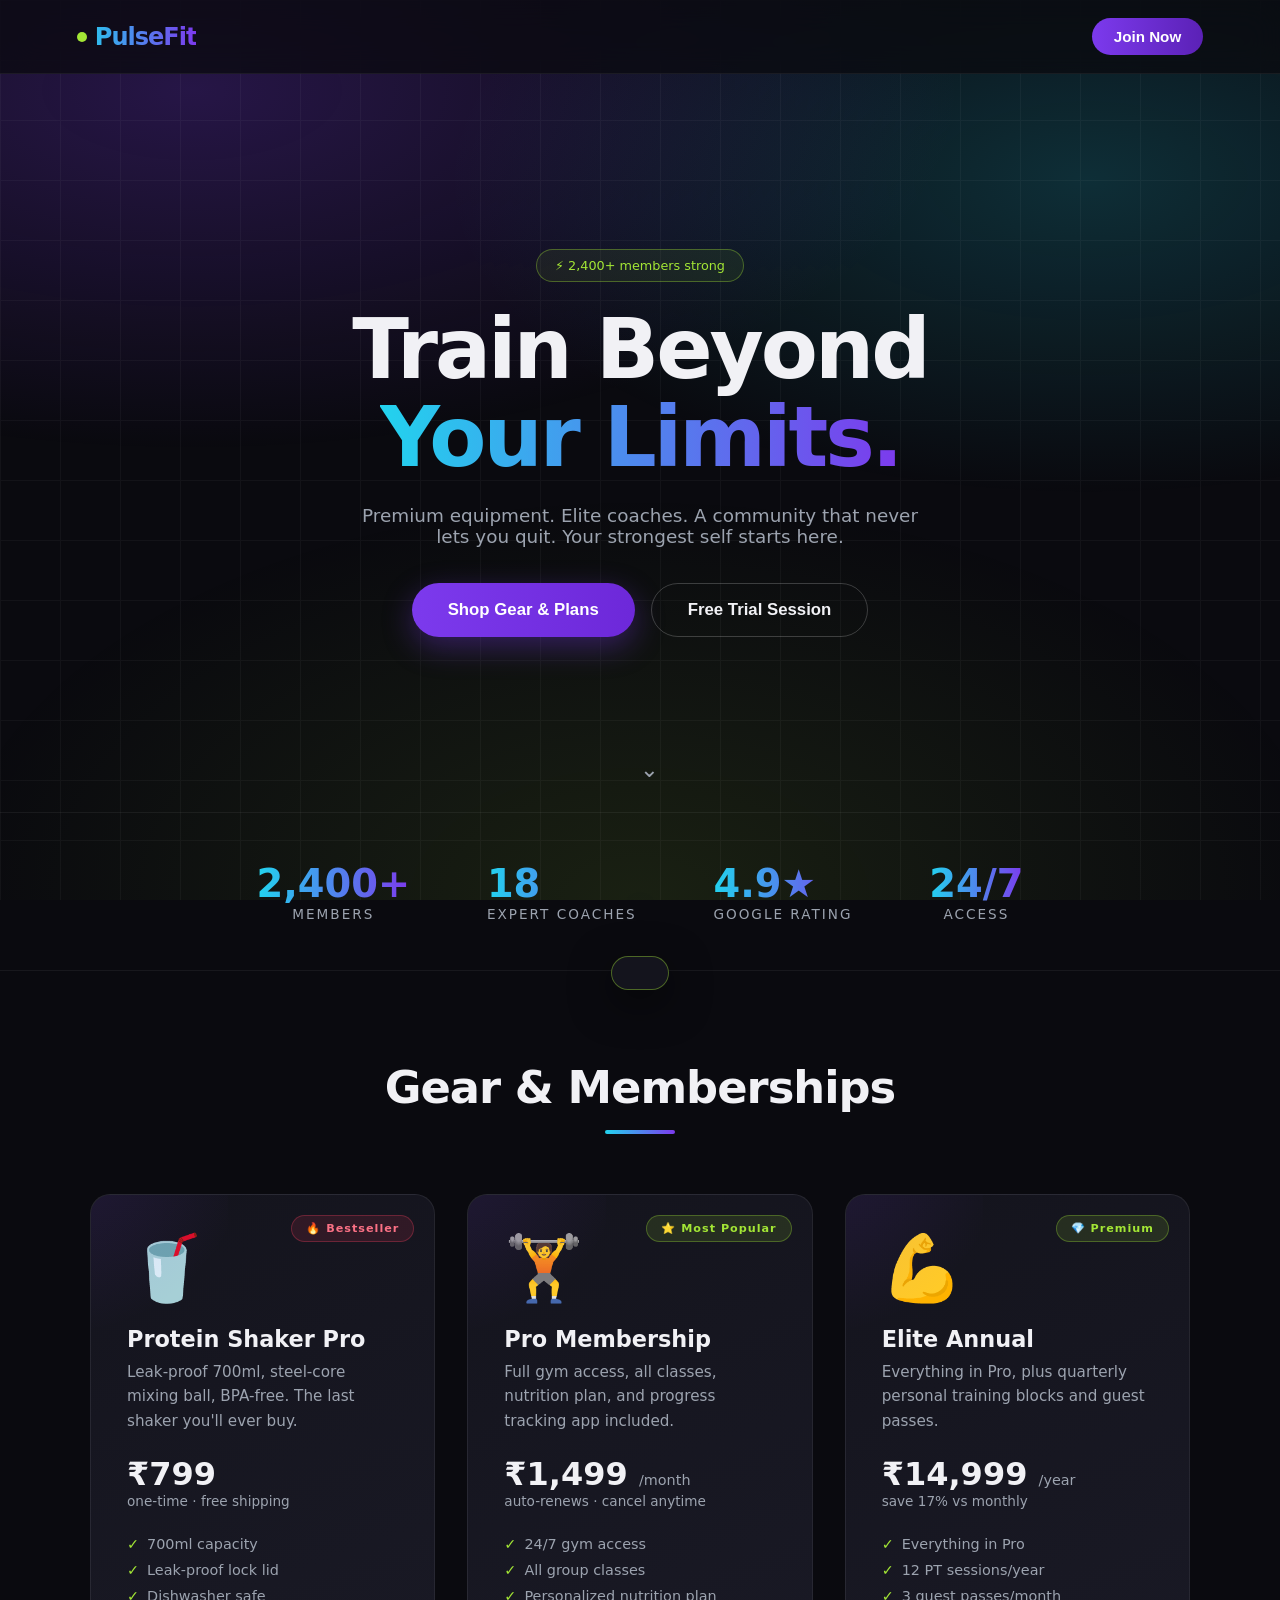
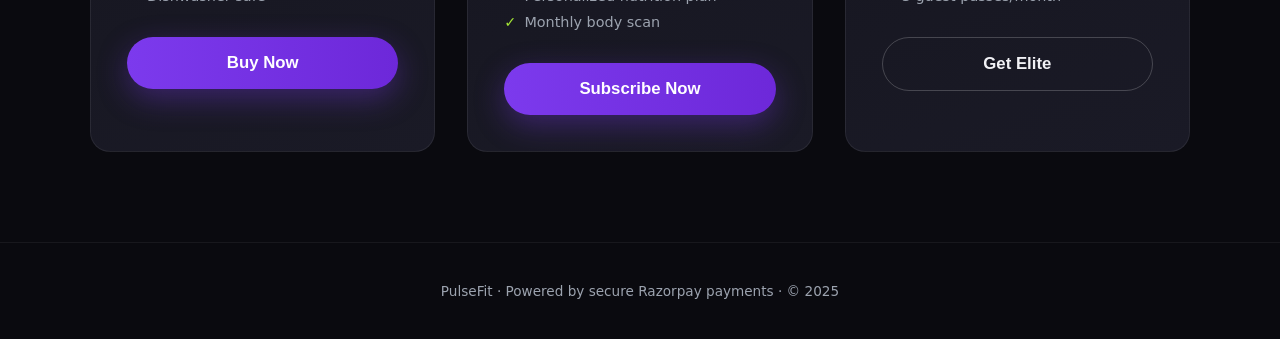
==== apps/storefront/index.html @ f6b98800 "feat: pulsefit storefront live - razorpay card payment verified end to end" ====
<!DOCTYPE html>
<html lang="en">

<head>
    <meta charset="UTF-8">
    <meta name="viewport" content="width=device-width, initial-scale=1.0">
    <title>PulseFit — Train Beyond Limits</title>
    <style>
        * {
            margin: 0;
            padding: 0;
            box-sizing: border-box;
        }

        :root {
            --bg: #0a0a0f;
            --card: #14141d;
            --card2: #1a1a26;
            --accent: #7c3aed;
            --accent2: #22d3ee;
            --lime: #a3e635;
            --text: #f1f1f5;
            --muted: #9ca3af;
            --radius: 20px;
        }

        body {
            font-family: 'Segoe UI', system-ui, sans-serif;
            background: var(--bg);
            color: var(--text);
            overflow-x: hidden;
        }

        /* ===== ANIMATED BACKGROUND ===== */
        .aurora {
            position: fixed;
            inset: 0;
            z-index: -2;
            background:
                radial-gradient(ellipse 60% 40% at 15% 10%, rgba(124, 58, 237, .25), transparent),
                radial-gradient(ellipse 50% 35% at 85% 20%, rgba(34, 211, 238, .18), transparent),
                radial-gradient(ellipse 55% 45% at 50% 100%, rgba(163, 230, 53, .10), transparent);
            animation: auroraShift 12s ease-in-out infinite alternate;
        }

        @keyframes auroraShift {
            0% {
                transform: scale(1) translateY(0);
            }

            100% {
                transform: scale(1.1) translateY(-20px);
            }
        }

        .grid-overlay {
            position: fixed;
            inset: 0;
            z-index: -1;
            opacity: .04;
            background-image: linear-gradient(#fff 1px, transparent 1px), linear-gradient(90deg, #fff 1px, transparent 1px);
            background-size: 60px 60px;
        }

        /* ===== NAVBAR ===== */
        nav {
            position: sticky;
            top: 0;
            z-index: 100;
            display: flex;
            justify-content: space-between;
            align-items: center;
            padding: 18px 6vw;
            background: rgba(10, 10, 15, .75);
            backdrop-filter: blur(16px);
            border-bottom: 1px solid rgba(255, 255, 255, .06);
        }

        .logo {
            font-size: 1.5rem;
            font-weight: 800;
            letter-spacing: -1px;
            background: linear-gradient(90deg, var(--accent2), var(--accent));
            -webkit-background-clip: text;
            background-clip: text;
            color: transparent;
            display: flex;
            align-items: center;
            gap: 8px;
        }

        .logo .pulse-dot {
            width: 10px;
            height: 10px;
            border-radius: 50%;
            background: var(--lime);
            animation: heartbeat 1.2s ease-in-out infinite;
        }

        @keyframes heartbeat {

            0%,
            100% {
                transform: scale(1);
                box-shadow: 0 0 0 0 rgba(163, 230, 53, .6);
            }

            50% {
                transform: scale(1.25);
                box-shadow: 0 0 0 8px rgba(163, 230, 53, 0);
            }
        }

        .cta-mini {
            background: linear-gradient(90deg, var(--accent), #5b21b6);
            color: #fff;
            border: none;
            padding: 10px 22px;
            border-radius: 999px;
            font-weight: 600;
            cursor: pointer;
            transition: .25s;
            font-size: .95rem;
        }

        .cta-mini:hover {
            transform: translateY(-2px);
            box-shadow: 0 8px 24px rgba(124, 58, 237, .45);
        }

        /* ===== HERO ===== */
        .hero {
            min-height: 82vh;
            display: flex;
            flex-direction: column;
            justify-content: center;
            align-items: center;
            text-align: center;
            padding: 0 6vw;
            position: relative;
        }

        .hero .badge {
            padding: 8px 18px;
            border-radius: 999px;
            font-size: .8rem;
            border: 1px solid rgba(163, 230, 53, .35);
            color: var(--lime);
            background: rgba(163, 230, 53, .07);
            animation: fadeUp .8s ease both;
        }

        .hero h1 {
            font-size: clamp(2.6rem, 7vw, 5.2rem);
            font-weight: 900;
            line-height: 1.05;
            letter-spacing: -3px;
            margin: 24px 0;
            animation: fadeUp .8s .15s ease both;
        }

        .hero h1 .grad {
            background: linear-gradient(90deg, var(--accent2) 0%, var(--accent) 50%, #e879f9 100%);
            -webkit-background-clip: text;
            background-clip: text;
            color: transparent;
            background-size: 200% auto;
            animation: gradientFlow 4s linear infinite;
        }

        @keyframes gradientFlow {
            to {
                background-position: 200% center;
            }
        }

        .hero p {
            color: var(--muted);
            font-size: 1.15rem;
            max-width: 560px;
            animation: fadeUp .8s .3s ease both;
        }

        .hero .hero-cta {
            margin-top: 36px;
            display: flex;
            gap: 16px;
            flex-wrap: wrap;
            justify-content: center;
            animation: fadeUp .8s .45s ease both;
        }

        .btn-primary {
            background: linear-gradient(90deg, var(--accent), #6d28d9);
            color: #fff;
            border: none;
            padding: 16px 36px;
            border-radius: 999px;
            font-size: 1.05rem;
            font-weight: 700;
            cursor: pointer;
            transition: .25s;
            box-shadow: 0 10px 30px rgba(124, 58, 237, .35);
        }

        .btn-primary:hover {
            transform: translateY(-3px) scale(1.02);
            box-shadow: 0 16px 44px rgba(124, 58, 237, .55);
        }

        .btn-primary:disabled {
            opacity: .6;
            cursor: wait;
            transform: none;
        }

        .btn-ghost {
            background: transparent;
            color: var(--text);
            border: 1px solid rgba(255, 255, 255, .2);
            padding: 16px 36px;
            border-radius: 999px;
            font-size: 1.05rem;
            font-weight: 600;
            cursor: pointer;
            transition: .25s;
        }

        .btn-ghost:hover {
            border-color: var(--accent2);
            color: var(--accent2);
            transform: translateY(-3px);
        }

        .scroll-cue {
            position: absolute;
            bottom: 30px;
            left: 50%;
            color: var(--muted);
            font-size: 1.4rem;
            animation: bounce 1.8s infinite;
        }

        @keyframes bounce {

            0%,
            100% {
                transform: translate(-50%, 0);
            }

            50% {
                transform: translate(-50%, 10px);
            }
        }

        @keyframes fadeUp {
            from {
                opacity: 0;
                transform: translateY(30px);
            }

            to {
                opacity: 1;
                transform: translateY(0);
            }
        }

        /* ===== STATS ===== */
        .stats {
            display: flex;
            justify-content: center;
            gap: 6vw;
            flex-wrap: wrap;
            padding: 48px 6vw;
            border-top: 1px solid rgba(255, 255, 255, .06);
            border-bottom: 1px solid rgba(255, 255, 255, .06);
        }

        .stat .num {
            font-size: 2.4rem;
            font-weight: 900;
            background: linear-gradient(90deg, var(--accent2), var(--accent));
            -webkit-background-clip: text;
            background-clip: ;
            color: transparent;
        }

        .stat .lbl {
            color: var(--muted);
            font-size: .85rem;
            text-transform: uppercase;
            letter-spacing: 2px;
            text-align: center;
        }

        /* ===== PRODUCTS ===== */
        .section {
            padding: 90px 6vw;
        }

        .section-title {
            text-align: center;
            margin-bottom: 60px;
        }

        .section-title h2 {
            font-size: clamp(1.8rem, 4vw, 2.8rem);
            font-weight: 800;
            letter-spacing: -1px;
        }

        .section-title .accent-line {
            width: 70px;
            height: 4px;
            border-radius: 4px;
            margin: 16px auto 0;
            background: linear-gradient(90deg, var(--accent2), var(--accent));
        }

        .products {
            display: grid;
            grid-template-columns: repeat(auto-fit, minmax(300px, 1fr));
            gap: 32px;
            max-width: 1100px;
            margin: 0 auto;
        }

        .card {
            background: linear-gradient(160deg, var(--card), var(--card2));
            border: 1px solid rgba(255, 255, 255, .07);
            border-radius: var(--radius);
            padding: 36px;
            position: relative;
            overflow: hidden;
            transition: transform .35s cubic-bezier(.2, .8, .3, 1.2), box-shadow .35s, border-color .35s;
            opacity: 0;
            transform: translateY(40px);
        }

        .card.visible {
            opacity: 1;
            transform: translateY(0);
        }

        .card:hover {
            transform: translateY(-10px);
            border-color: rgba(124, 58, 237, .5);
            box-shadow: 0 24px 60px rgba(124, 58, 237, .25);
        }

        .card::before {
            content: '';
            position: absolute;
            top: -60%;
            left: -60%;
            width: 100%;
            height: 100%;
            background: radial-gradient(circle, rgba(124, 58, 237, .15), transparent 60%);
            transition: .5s;
        }

        .card:hover::before {
            top: -30%;
            left: -30%;
        }

        .card .emoji {
            font-size: 4rem;
            margin-bottom: 20px;
            display: inline-block;
            animation: floaty 3.5s ease-in-out infinite;
        }

        @keyframes floaty {

            0%,
            100% {
                transform: translateY(0) rotate(-2deg);
            }

            50% {
                transform: translateY(-12px) rotate(2deg);
            }
        }

        .card h3 {
            font-size: 1.4rem;
            font-weight: 800;
            margin-bottom: 8px;
        }

        .card .desc {
            color: var(--muted);
            font-size: .95rem;
            line-height: 1.6;
            margin-bottom: 22px;
            min-height: 60px;
        }

        .card .price {
            font-size: 2rem;
            font-weight: 900;
        }

        .card .price small {
            font-size: .9rem;
            color: var(--muted);
            font-weight: 400;
        }

        .card .per {
            color: var(--muted);
            font-size: .85rem;
            margin-bottom: 22px;
        }

        .card .features {
            list-style: none;
            margin-bottom: 28px;
        }

        .card .features li {
            color: var(--muted);
            font-size: .9rem;
            padding: 5px 0;
            display: flex;
            align-items: center;
            gap: 8px;
        }

        .card .features li::before {
            content: '✓';
            color: var(--lime);
            font-weight: 700;
        }

        .tag {
            position: absolute;
            top: 20px;
            right: 20px;
            font-size: .7rem;
            font-weight: 700;
            letter-spacing: 1px;
            padding: 6px 14px;
            border-radius: 999px;
            background: rgba(163, 230, 53, .12);
            color: var(--lime);
            border: 1px solid rgba(163, 230, 53, .3);
        }

        .tag.hot {
            background: rgba(244, 63, 94, .12);
            color: #fb7185;
            border-color: rgba(244, 63, 94, .3);
        }

        .card .buy {
            width: 100%;
        }

        /* ===== LOGIN MODAL ===== */
        .modal-backdrop {
            position: fixed;
            inset: 0;
            z-index: 200;
            background: rgba(0, 0, 0, .7);
            backdrop-filter: blur(8px);
            display: none;
            justify-content: center;
            align-items: center;
        }

        .modal-backdrop.open {
            display: flex;
            animation: fadeIn .25s ease;
        }

        @keyframes fadeIn {
            from {
                opacity: 0;
            }

            to {
                opacity: 1;
            }
        }

        .modal {
            background: var(--card);
            border: 1px solid rgba(255, 255, 255, .1);
            border-radius: 24px;
            padding: 44px;
            width: min(92vw, 420px);
            animation: modalPop .35s cubic-bezier(.2, .9, .3, 1.3);
            text-align: center;
            position: relative;
        }

        @keyframes modalPop {
            from {
                opacity: 0;
                transform: scale(.9) translateY(20px);
            }

            to {
                opacity: 1;
                transform: scale(1) translateY(0);
            }
        }

        .modal h3 {
            font-size: 1.5rem;
            margin-bottom: 8px;
        }

        .modal p {
            color: var(--muted);
            font-size: .9rem;
            margin-bottom: 26px;
        }

        .modal input {
            width: 100%;
            padding: 15px 18px;
            border-radius: 14px;
            border: 1px solid rgba(255, 255, 255, .15);
            background: rgba(255, 255, 255, .05);
            color: var(--text);
            font-size: 1.05rem;
            outline: none;
            transition: .s;
            margin-bottom: 16px;
        }

        .modal input:focus {
            border-color: var(--accent);
            box-shadow: 0 0 0 4px rgba(124, 58, 237, .15);
        }

        .modal .close {
            position: absolute;
            top: 14px;
            right: 20px;
            cursor: pointer;
            color: var(--muted);
            font-size: 1.4rem;
        }

        /* ===== TOAST ===== */
        .toast {
            position: fixed;
            bottom: 30px;
            left: 50%;
            transform: translateX(-50%) translateY(120px);
            background: var(--card);
            border: 1px solid rgba(163, 230, 53, .4);
            color: var(--text);
            padding: 16px 28px;
            border-radius: 999px;
            font-weight: 600;
            z-index: 300;
            transition: .4s cubic-bezier(.2, .9, .3, 1.2);
            box-shadow: 0 12px 40px rgba(0, 0, 0, .5);
            max-width: 90vw;
        }

        .toast.show {
            transform: translateX(-50%) translateY(0);
        }

        footer {
            text-align: center;
            padding: 40px;
            color: var(--muted);
            font-size: .85rem;
            border-top: 1px solid rgba(255, 255, 255, .06);
        }
    </style>
</head>

<body>

    <div class="aurora"></div>
    <div class="grid-overlay"></div>

    <nav>
        <div class="logo"><span class="pulse-dot"></span> PulseFit</div>
        <button class="cta-mini" id="navBtn">Join Now</button>
    </nav>

    <section class="hero">
        <span class="badge">⚡ 2,400+ members strong</span>
        <h1>Train Beyond<br><span class="grad">Your Limits.</span></h1>
        <p>Premium equipment. Elite coaches. A community that never lets you quit.
            Your strongest self starts here.</p>
        <div class="hero-cta">
            <button class="btn-primary" onclick="scrollToShop()">Shop Gear & Plans</button>
            <button class="btn-ghost" onclick="openLogin()">Free Trial Session</button>
        </div>
        <div class="scroll-cue">⌄</div>
    </section>

    <div class="stats">
        <div class="stat">
            <div class="num">2,400+</div>
            <div class="lbl">Members</div>
        </div>
        <div class="stat">
            <div class="num">18</div>
            <div class="lbl">Expert Coaches</div>
        </div>
        <div class="stat">
            <div class="num">4.9★</div>
            <div class="lbl">Google Rating</div>
        </div>
        <div class="stat">
            <div class="num">24/7</div>
            <div class="lbl">Access</div>
        </div>
    </div>

    <section class="section" id="shop">
        <div class="section-title">
            <h2>Gear & Memberships</h2>
            <div class="accent-line"></div>
        </div>
        <div class="products">

            <div class="card">
                <span class="tag hot">🔥 Bestseller</span>
                <div class="emoji">🥤</div>
                <h3>Protein Shaker Pro</h3>
                <p class="desc">Leak-proof 700ml, steel-core mixing ball, BPA-free.
                    The last shaker you'll ever buy.</p>
                <div class="price">₹799</div>
                <div class="per">one-time · free shipping</div>
                <ul class="features">
                    <li>700ml capacity</li>
                    <li>Leak-proof lock lid</li>
                    <li>Dishwasher safe</li>
                </ul>
                <button class="btn-primary buy" id="btn-shaker" onclick="buy('shaker')">Buy Now</button>
            </div>

            <div class="card">
                <span class="tag">⭐ Most Popular</span>
                <div class="emoji">🏋️</div>
                <h3>Pro Membership</h3>
                <p class="desc">Full gym access, all classes, nutrition plan,
                    and progress tracking app included.</p>
                <div class="price">₹1,499 <small>/month</small></div>
                <div class="per">auto-renews · cancel anytime</div>
                <ul class="features">
                    <li>24/7 gym access</li>
                    <li>All group classes</li>
                    <li>Personalized nutrition plan</li>
                    <li>Monthly body scan</li>
                </ul>
                <button class="btn-primary buy" id="btn-membership" onclick="buy('membership')">Subscribe Now</button>
            </div>

            <div class="card">
                <span class="tag">💎 Premium</span>
                <div class="emoji">💪</div>
                <h3>Elite Annual</h3>
                <p class="desc">Everything in Pro, plus quarterly personal
                    training blocks and guest passes.</p>
                <div class="price">₹14,999 <small>/year</small></div>
                <div class="per">save 17% vs monthly</div>
                <ul class="features">
                    <li>Everything in Pro</li>
                    <li>12 PT sessions/year</li>
                    <li>3 guest passes/month</li>
                </ul>
                <button class="btn-ghost buy" id="btn-elite" onclick="buy('elite')">Get Elite</button>
            </div>

        </div>
    </section>

    <!-- LOGIN MODAL -->
    <div class="modal-backdrop" id="loginModal">
        <div class="modal">
            <span class="close" onclick="closeLogin()">✕</span>
            <h3>Join PulseFit</h3>
            <p>Sign in with your WhatsApp number — we'll reach you there.</p>
            <input type="tel" id="phone" placeholder="+91 98765 43210" maxlength="13">
            <button class="btn-primary" style="width:100%" onclick="login()">Continue →</button>
        </div>
    </div>

    <div class="toast" id="toast"></div>

    <footer>PulseFit · Powered by secure Razorpay payments · © 2025</footer>

    <script>
        // ================= STATE =================
        let customerPhone = localStorage.getItem('pulsefit_phone') || null;
        const API = 'http://localhost:8000';

        // ================= SCROLL REVEAL =================
        const observer = new IntersectionObserver(entries => {
            entries.forEach(e => { if (e.isIntersecting) e.target.classList.add('visible'); });
        }, { threshold: 0.15 });
        document.querySelectorAll('.card').forEach((c, i) => {
            c.style.transitionDelay = (i * 0.12) + 's';
            observer.observe(c);
        });

        // ================= HELPERS =================
        function toast(msg) {
            const t = document.getElementById('toast');
            t.textContent = msg;
            t.classList.add('show');
            setTimeout(() => t.classList.remove('show'), 4000);
        }
        function scrollToShop() { document.getElementById('shop').scrollIntoView({ behavior: 'smooth' }); }
        function openLogin() { document.getElementById('loginModal').classList.add('open'); }
        function closeLogin() { document.getElementById('loginModal').classList.remove('open'); }

        // ================= NAV SESSION STATE =================
        function updateNav() {
            const btn = document.getElementById('navBtn');
            if (customerPhone) {
                btn.textContent = '👋 +' + customerPhone.slice(-10);
                btn.onclick = function () {
                    customerPhone = null;
                    localStorage.removeItem('pulsefit_phone');
                    updateNav();
                    toast('Signed out. See you soon! 👋');
                };
            } else {
                btn.textContent = 'Join Now';
                btn.onclick = openLogin;
            }
        }
        updateNav(); // restore session on page load

        // ================= LOGIN =================
        function login() {
            const phone = document.getElementById('phone').value.trim();
            if (phone.replace(/\D/g, '').length < 10) { toast('⚠️ Enter a valid phone number'); return; }
            customerPhone = phone.replace(/\D/g, '');
            localStorage.setItem('pulsefit_phone', customerPhone);
            closeLogin();
            updateNav();
            toast('✅ Welcome to PulseFit! Signed in as +91 ' + customerPhone.slice(-10));
        }

        // ================= BUY FLOW =================
        async function buy(plan) {
            if (!customerPhone) {
                openLogin();
                toast('📱 Sign in with your WhatsApp number first');
                return;
            }
            const btn = document.getElementById('btn-' + plan);
            btn.disabled = true;
            const originalText = btn.textContent;
            btn.textContent = '⏳ Opening checkout…';
            toast('⏳ Creating secure checkout…');

            try {
                const res = await fetch(`${API}/create-order`, {
                    method: 'POST',
                    headers: { 'Content-Type': 'application/json' },
                    body: JSON.stringify({ plan: plan, phone: customerPhone }),
                });
                if (!res.ok) throw new Error('order failed: ' + res.status);
                const data = await res.json();

                const rzp = new Razorpay({
                    key: data.key_id,
                    amount: data.amount,
                    currency: 'INR',
                    name: 'PulseFit',
                    description: data.description,
                    order_id: data.order_id,
                    prefill: { contact: customerPhone },
                    theme: { color: '#7c3aed' },
                    modal: {
                        ondismiss: function () {
                            toast('Checkout closed — payment not completed.');
                            btn.disabled = false;
                            btn.textContent = originalText;
                        }
                    },
                    handler: function (response) {
                        toast('🎉 Payment successful! Verifying…');
                        fetch(`${API}/verify-payment`, {
                            method: 'POST',
                            headers: { 'Content-Type': 'application/json' },
                            body: JSON.stringify(response),
                        })
                            .then(r => r.json())
                            .then(v => {
                                if (v.verified) {
                                    toast('✅ Payment verified & recorded. Welcome aboard!');
                                    btn.textContent = '✅ Purchased!';
                                } else {
                                    toast('⚠️ Could not verify payment — support will contact you.');
                                    btn.disabled = false;
                                    btn.textContent = originalText;
                                }
                            })
                            .catch(() => {
                                toast('⚠️ Verification failed — backend unreachable.');
                                btn.disabled = false;
                                btn.textContent = originalText;
                            });
                    },
                });
                rzp.open();

                // restore button if user just closes without paying (handled by ondismiss too)
                setTimeout(() => { btn.disabled = false; btn.textContent = originalText; }, 60000);

            } catch (err) {
                console.error(err);
                toast('❌ Backend not reachable — is `python main.py` running?');
                btn.disabled = false;
                btn.textContent = originalText;
            }
        }
    </script>

    <!-- Razorpay Checkout SDK -->
    <script src="https://checkout.razorpay.com/v1/checkout.js"></script>
</body>

</html>
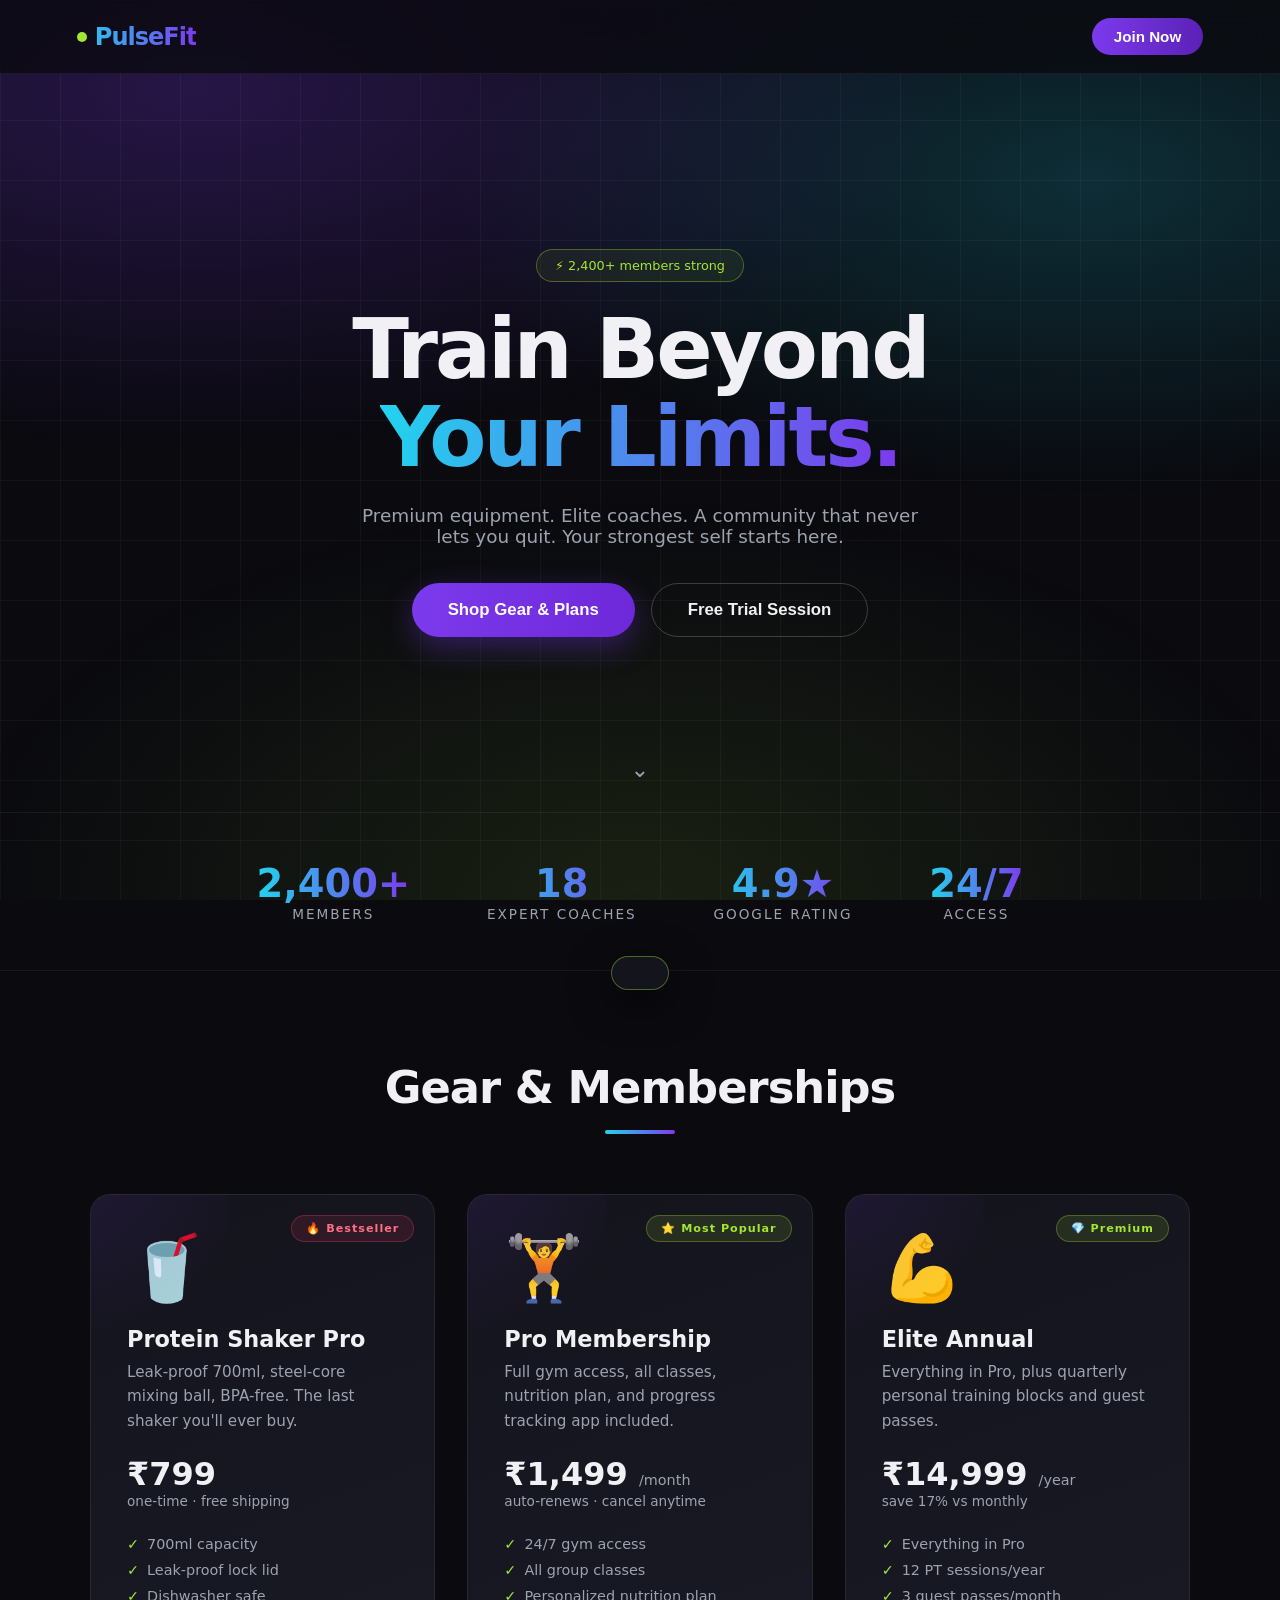
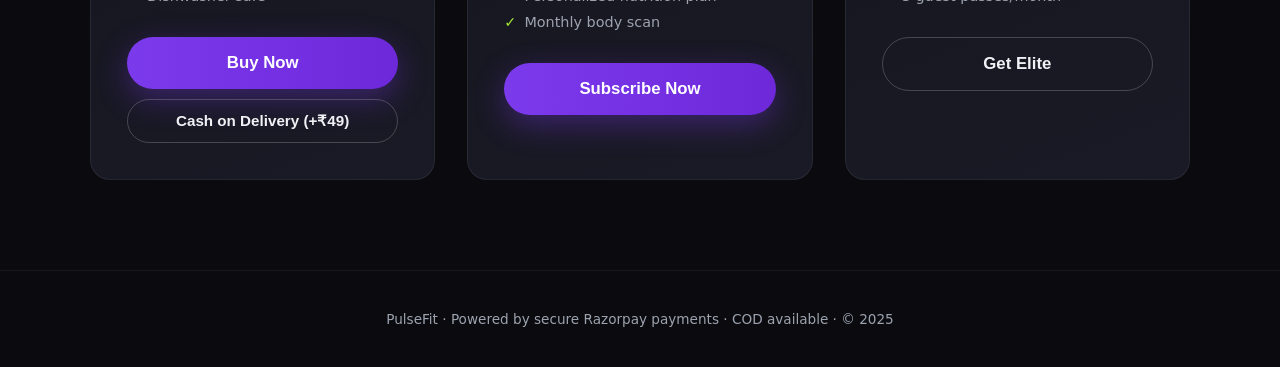
==== commit d8762a00: "fix: syntax error resolved; live failure captured and logged by ondismiss pipeline" ====
--- a/apps/storefront/index.html
+++ b/apps/storefront/index.html
@@ -236,6 +236,7 @@
             position: absolute;
             bottom: 30px;
             left: 50%;
+            transform: translateX(-50%);
             color: var(--muted);
             font-size: 1.4rem;
             animation: bounce 1.8s infinite;
@@ -276,12 +277,16 @@
             border-bottom: 1px solid rgba(255, 255, 255, .06);
         }
 
+        .stat {
+            text-align: center;
+        }
+
         .stat .num {
             font-size: 2.4rem;
             font-weight: 900;
             background: linear-gradient(90deg, var(--accent2), var(--accent));
             -webkit-background-clip: text;
-            background-clip: ;
+            background-clip: text;
             color: transparent;
         }
 
@@ -290,7 +295,6 @@
             font-size: .85rem;
             text-transform: uppercase;
             letter-spacing: 2px;
-            text-align: center;
         }
 
         /* ===== PRODUCTS ===== */
@@ -528,7 +532,7 @@
             color: var(--text);
             font-size: 1.05rem;
             outline: none;
-            transition: .s;
+            transition: .25s;
             margin-bottom: 16px;
         }
 
@@ -640,6 +644,8 @@
                     <li>Dishwasher safe</li>
                 </ul>
                 <button class="btn-primary buy" id="btn-shaker" onclick="buy('shaker')">Buy Now</button>
+                <button class="btn-ghost buy" onclick="buyCOD('shaker')"
+                    style="margin-top:10px; padding:12px 36px; font-size:.95rem;">Cash on Delivery (+₹49)</button>
             </div>
 
             <div class="card">
@@ -691,55 +697,63 @@
 
     <div class="toast" id="toast"></div>
 
-    <footer>PulseFit · Powered by secure Razorpay payments · © 2025</footer>
+    <footer>PulseFit · Powered by secure Razorpay payments · COD available · © 2025</footer>
 
     <script>
         // ================= STATE =================
-        let customerPhone = localStorage.getItem('pulsefit_phone') || null;
-        const API = 'http://localhost:8000';
+        var customerPhone = localStorage.getItem('pulsefit_phone') || null;
+        var API = 'http://localhost:8000';
 
         // ================= SCROLL REVEAL =================
-        const observer = new IntersectionObserver(entries => {
-            entries.forEach(e => { if (e.isIntersecting) e.target.classList.add('visible'); });
+        var observer = new IntersectionObserver(function (entries) {
+            entries.forEach(function (e) {
+                if (e.isIntersecting) e.target.classList.add('visible');
+            });
         }, { threshold: 0.15 });
-        document.querySelectorAll('.card').forEach((c, i) => {
+        document.querySelectorAll('.card').forEach(function (c, i) {
             c.style.transitionDelay = (i * 0.12) + 's';
             observer.observe(c);
         });
 
         // ================= HELPERS =================
         function toast(msg) {
-            const t = document.getElementById('toast');
+            var t = document.getElementById('toast');
             t.textContent = msg;
             t.classList.add('show');
-            setTimeout(() => t.classList.remove('show'), 4000);
-        }
-        function scrollToShop() { document.getElementById('shop').scrollIntoView({ behavior: 'smooth' }); }
+            setTimeout(function () { t.classList.remove('show'); }, 4000);
+        }
+        function scrollToShop() {
+            document.getElementById('shop').scrollIntoView({ behavior: 'smooth' });
+        }
         function openLogin() { document.getElementById('loginModal').classList.add('open'); }
         function closeLogin() { document.getElementById('loginModal').classList.remove('open'); }
 
-        // ================= NAV SESSION STATE =================
-        function updateNav() {
-            const btn = document.getElementById('navBtn');
-            if (customerPhone) {
-                btn.textContent = '👋 +' + customerPhone.slice(-10);
-                btn.onclick = function () {
-                    customerPhone = null;
-                    localStorage.removeItem('pulsefit_phone');
-                    updateNav();
-                    toast('Signed out. See you soon! 👋');
-                };
-            } else {
-                btn.textContent = 'Join Now';
-                btn.onclick = openLogin;
-            }
-        }
+          // ================= NAV SESSION STATE =================
+            function updateNav() {
+                var btn = document.getElementById('navBtn');
+                if (customerPhone) {
+                    btn.textContent = '👋 +' + customerPhone.slice(-10);
+                    btn.onclick = function () {
+                        customerPhone = null;
+                        localStorage.removeItem('pulsefit_phone');
+                        updateNav();
+                        toast('Signed out. See you soon! 👋');
+                    };
+                } else {
+                    btn.textContent = 'Join Now';
+                    btn.onclick = openLogin;
+                }
+            }
+
         updateNav(); // restore session on page load
 
         // ================= LOGIN =================
         function login() {
-            const phone = document.getElementById('phone').value.trim();
-            if (phone.replace(/\D/g, '').length < 10) { toast('⚠️ Enter a valid phone number'); return; }
+            var phone = document.getElementById('phone').value.trim();
+            if (phone.replace(/\D/g, '').length < 10) {
+                toast('⚠️ Enter a valid phone number');
+                return;
+            }
             customerPhone = phone.replace(/\D/g, '');
             localStorage.setItem('pulsefit_phone', customerPhone);
             closeLogin();
@@ -747,29 +761,29 @@
             toast('✅ Welcome to PulseFit! Signed in as +91 ' + customerPhone.slice(-10));
         }
 
-        // ================= BUY FLOW =================
+        // ================= BUY FLOW (Razorpay) =================
         async function buy(plan) {
             if (!customerPhone) {
                 openLogin();
                 toast('📱 Sign in with your WhatsApp number first');
                 return;
             }
-            const btn = document.getElementById('btn-' + plan);
+            var btn = document.getElementById('btn-' + plan);
             btn.disabled = true;
-            const originalText = btn.textContent;
+            var originalText = btn.textContent;
             btn.textContent = '⏳ Opening checkout…';
             toast('⏳ Creating secure checkout…');
 
             try {
-                const res = await fetch(`${API}/create-order`, {
+                var res = await fetch(API + '/create-order', {
                     method: 'POST',
                     headers: { 'Content-Type': 'application/json' },
-                    body: JSON.stringify({ plan: plan, phone: customerPhone }),
+                    body: JSON.stringify({ plan: plan, phone: customerPhone })
                 });
                 if (!res.ok) throw new Error('order failed: ' + res.status);
-                const data = await res.json();
-
-                const rzp = new Razorpay({
+                var data = await res.json();
+
+                var rzp = new Razorpay({
                     key: data.key_id,
                     amount: data.amount,
                     currency: 'INR',
@@ -780,20 +794,30 @@
                     theme: { color: '#7c3aed' },
                     modal: {
                         ondismiss: function () {
-                            toast('Checkout closed — payment not completed.');
+                            toast('⚠️ Payment not completed — logged for follow-up.');
                             btn.disabled = false;
                             btn.textContent = originalText;
+                            fetch(API + '/report-abandonment', {
+                                method: 'POST',
+                                headers: { 'Content-Type': 'application/json' },
+                                body: JSON.stringify({
+                                    order_id: data.order_id,
+                                    phone: customerPhone,
+                                    plan: plan,
+                                    amount: data.amount
+                                })
+                            });
                         }
                     },
                     handler: function (response) {
                         toast('🎉 Payment successful! Verifying…');
-                        fetch(`${API}/verify-payment`, {
+                        fetch(API + '/verify-payment', {
                             method: 'POST',
                             headers: { 'Content-Type': 'application/json' },
-                            body: JSON.stringify(response),
+                            body: JSON.stringify(response)
                         })
-                            .then(r => r.json())
-                            .then(v => {
+                            .then(function (r) { return r.json(); })
+                            .then(function (v) {
                                 if (v.verified) {
                                     toast('✅ Payment verified & recorded. Welcome aboard!');
                                     btn.textContent = '✅ Purchased!';
@@ -803,17 +827,18 @@
                                     btn.textContent = originalText;
                                 }
                             })
-                            .catch(() => {
+                            .catch(function () {
                                 toast('⚠️ Verification failed — backend unreachable.');
                                 btn.disabled = false;
                                 btn.textContent = originalText;
                             });
-                    },
+                    }
                 });
                 rzp.open();
-
-                // restore button if user just closes without paying (handled by ondismiss too)
-                setTimeout(() => { btn.disabled = false; btn.textContent = originalText; }, 60000);
+                setTimeout(function () {
+                    btn.disabled = false;
+                    btn.textContent = originalText;
+                }, 60000);
 
             } catch (err) {
                 console.error(err);
@@ -822,6 +847,30 @@
                 btn.textContent = originalText;
             }
         }
+
+        // ================= COD FLOW =================
+        async function buyCOD(plan) {
+            if (!customerPhone) {
+                openLogin();
+                toast('📱 Sign in with your WhatsApp number first');
+                return;
+            }
+            try {
+                var res = await fetch(API + '/create-cod-order', {
+                    method: 'POST',
+                    headers: { 'Content-Type': 'application/json' },
+                    body: JSON.stringify({ plan: plan, phone: customerPhone })
+                });
+                var data = await res.json();
+                if (!res.ok) {
+                    toast('⚠️ ' + (data.detail || 'COD not available for this item'));
+                    return;
+                }
+                toast('✅ ' + data.message);
+            } catch (err) {
+                toast('❌ Backend not reachable — is `python main.py` running?');
+            }
+        }
     </script>
 
     <!-- Razorpay Checkout SDK -->
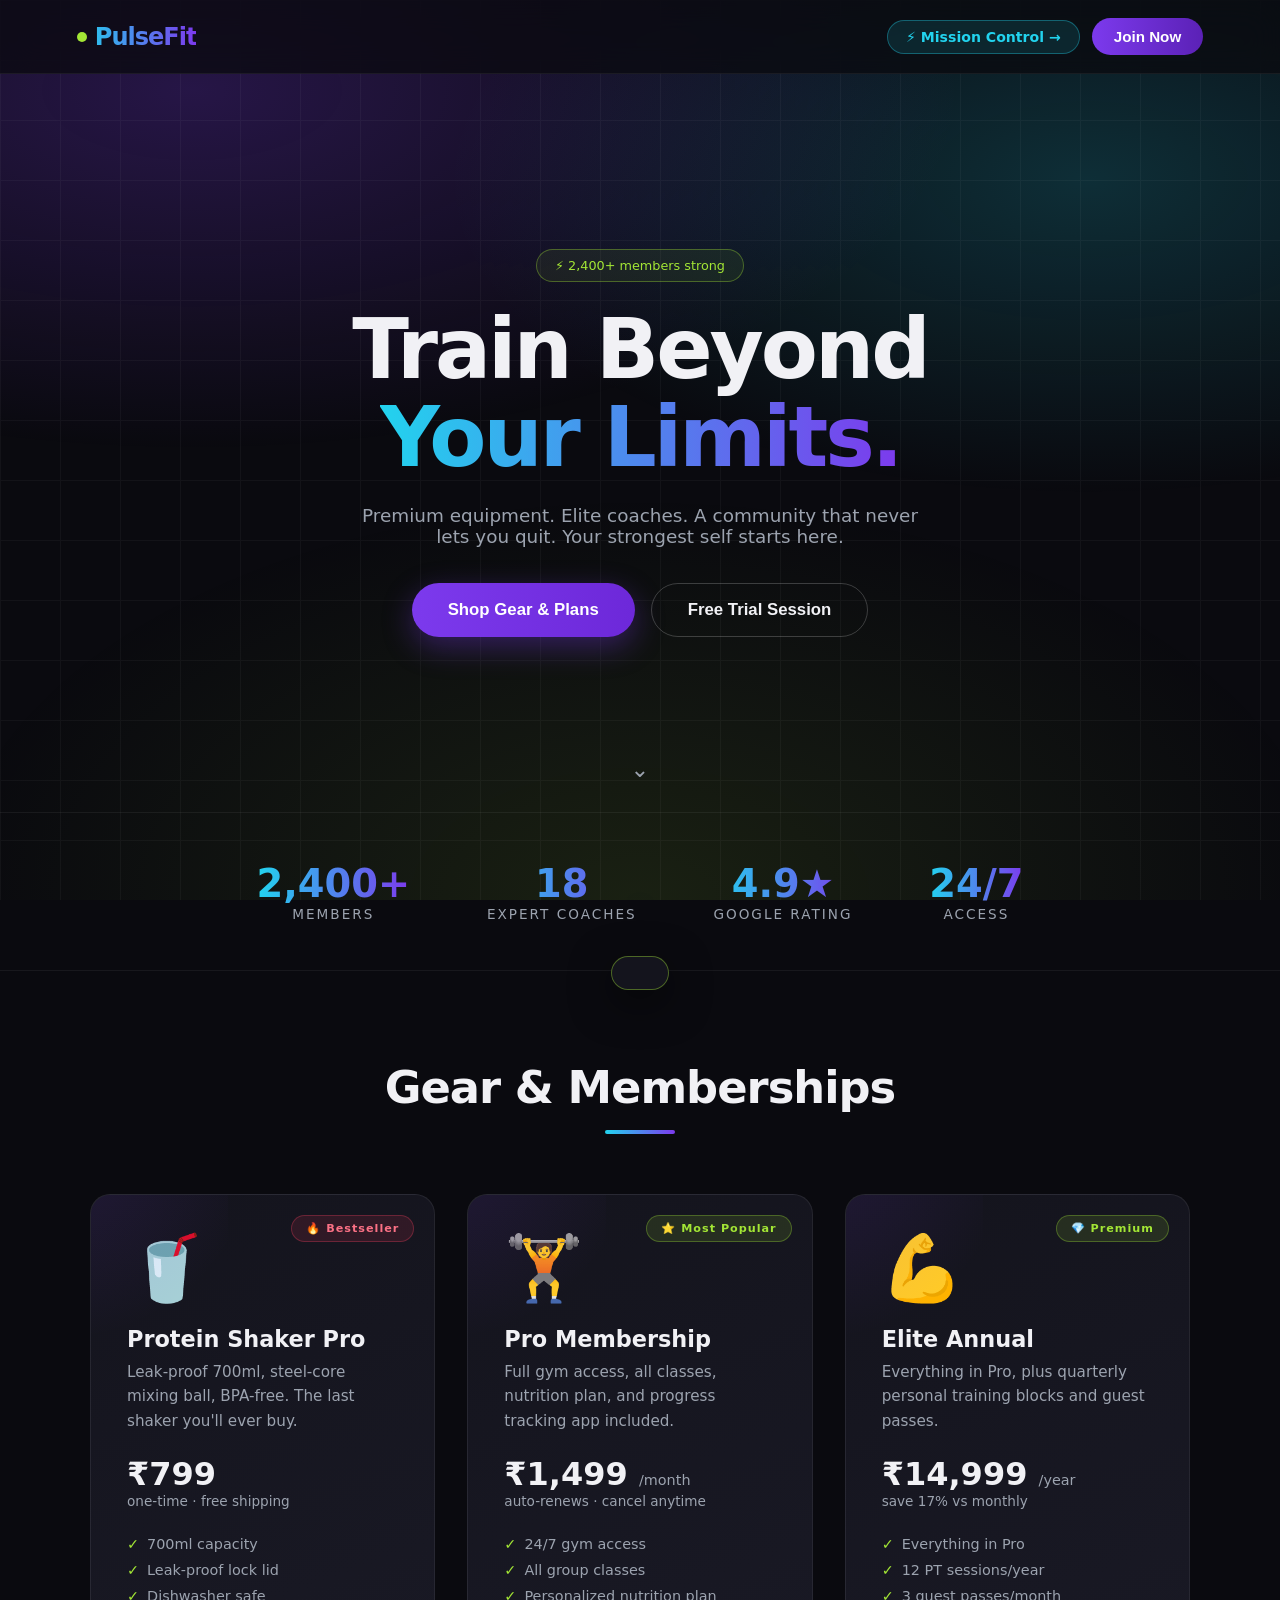
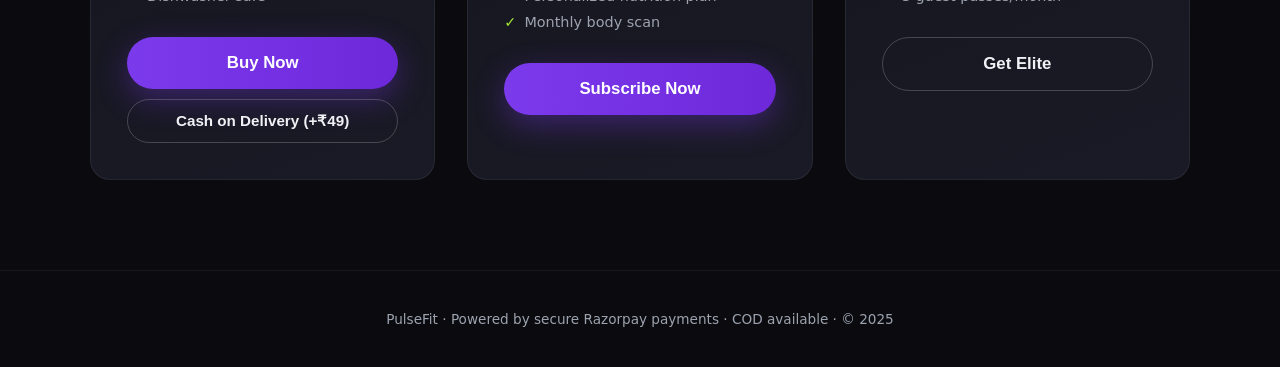
==== commit e4458a6f: "feat: unified deployment on Render" ====
--- a/apps/storefront/index.html
+++ b/apps/storefront/index.html
@@ -126,6 +126,28 @@
         .cta-mini:hover {
             transform: translateY(-2px);
             box-shadow: 0 8px 24px rgba(124, 58, 237, .45);
+        }
+
+        .cta-dashboard {
+            background: rgba(34, 211, 238, 0.12);
+            color: var(--accent2);
+            border: 1px solid rgba(34, 211, 238, 0.35);
+            padding: 8px 18px;
+            border-radius: 999px;
+            font-weight: 600;
+            text-decoration: none;
+            font-size: .88rem;
+            transition: .25s;
+            display: inline-flex;
+            align-items: center;
+            gap: 6px;
+        }
+
+        .cta-dashboard:hover {
+            background: rgba(34, 211, 238, 0.22);
+            border-color: var(--accent2);
+            box-shadow: 0 0 16px rgba(34, 211, 238, .35);
+            transform: translateY(-2px);
         }
 
         /* ===== HERO ===== */
@@ -589,7 +611,10 @@
 
     <nav>
         <div class="logo"><span class="pulse-dot"></span> PulseFit</div>
-        <button class="cta-mini" id="navBtn">Join Now</button>
+        <div style="display:flex;align-items:center;gap:12px;">
+            <a href="/dashboard/" target="_blank" class="cta-dashboard" title="Open RecoverFlow Mission Control">⚡ Mission Control →</a>
+            <button class="cta-mini" id="navBtn">Join Now</button>
+        </div>
     </nav>
 
     <section class="hero">
@@ -702,7 +727,7 @@
     <script>
         // ================= STATE =================
         var customerPhone = localStorage.getItem('pulsefit_phone') || null;
-        var API = 'http://localhost:8000';
+        var API = (window.location.port === '3000') ? 'http://localhost:8000' : window.location.origin;
 
         // ================= SCROLL REVEAL =================
         var observer = new IntersectionObserver(function (entries) {
@@ -775,10 +800,11 @@
             toast('⏳ Creating secure checkout…');
 
             try {
+                var purchaseType = (plan === 'membership') ? 'subscription' : 'one_time';
                 var res = await fetch(API + '/create-order', {
                     method: 'POST',
                     headers: { 'Content-Type': 'application/json' },
-                    body: JSON.stringify({ plan: plan, phone: customerPhone })
+                    body: JSON.stringify({ plan: plan, phone: customerPhone, purchase_type: purchaseType })
                 });
                 if (!res.ok) throw new Error('order failed: ' + res.status);
                 var data = await res.json();
